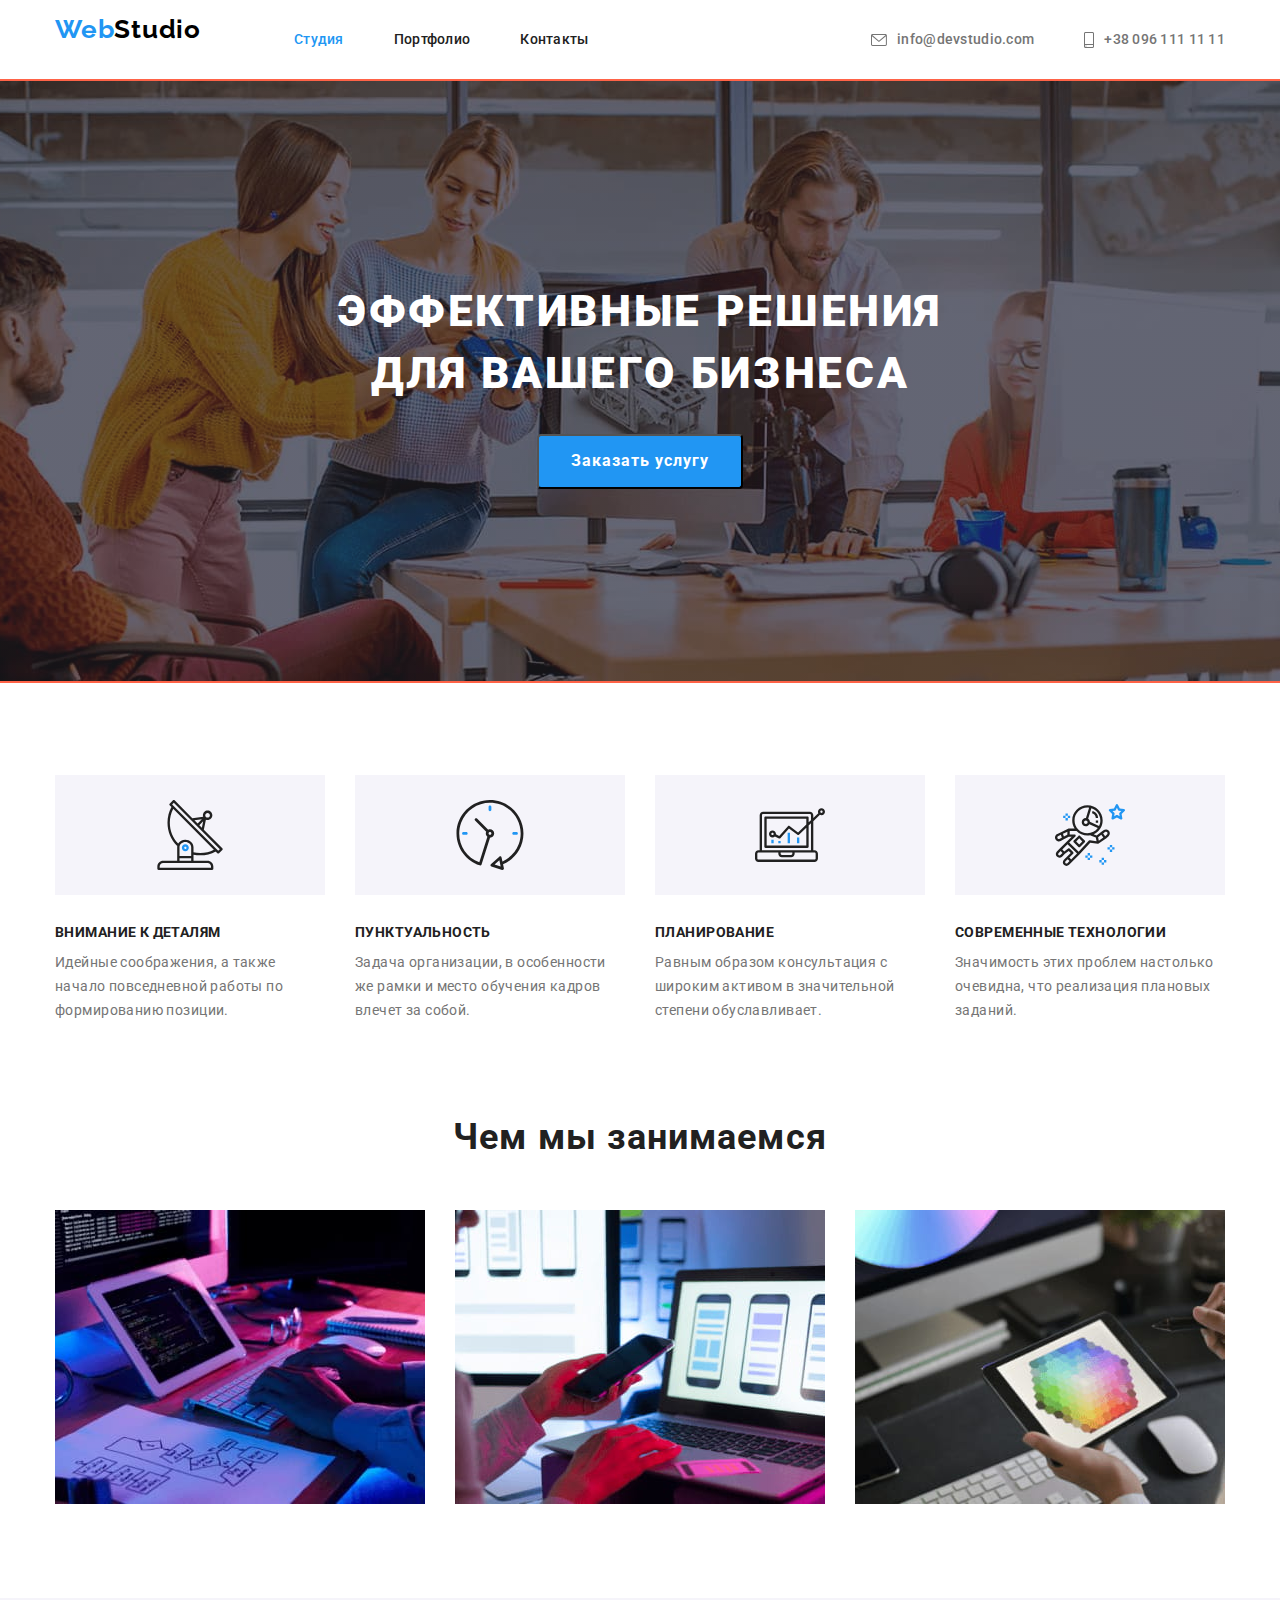
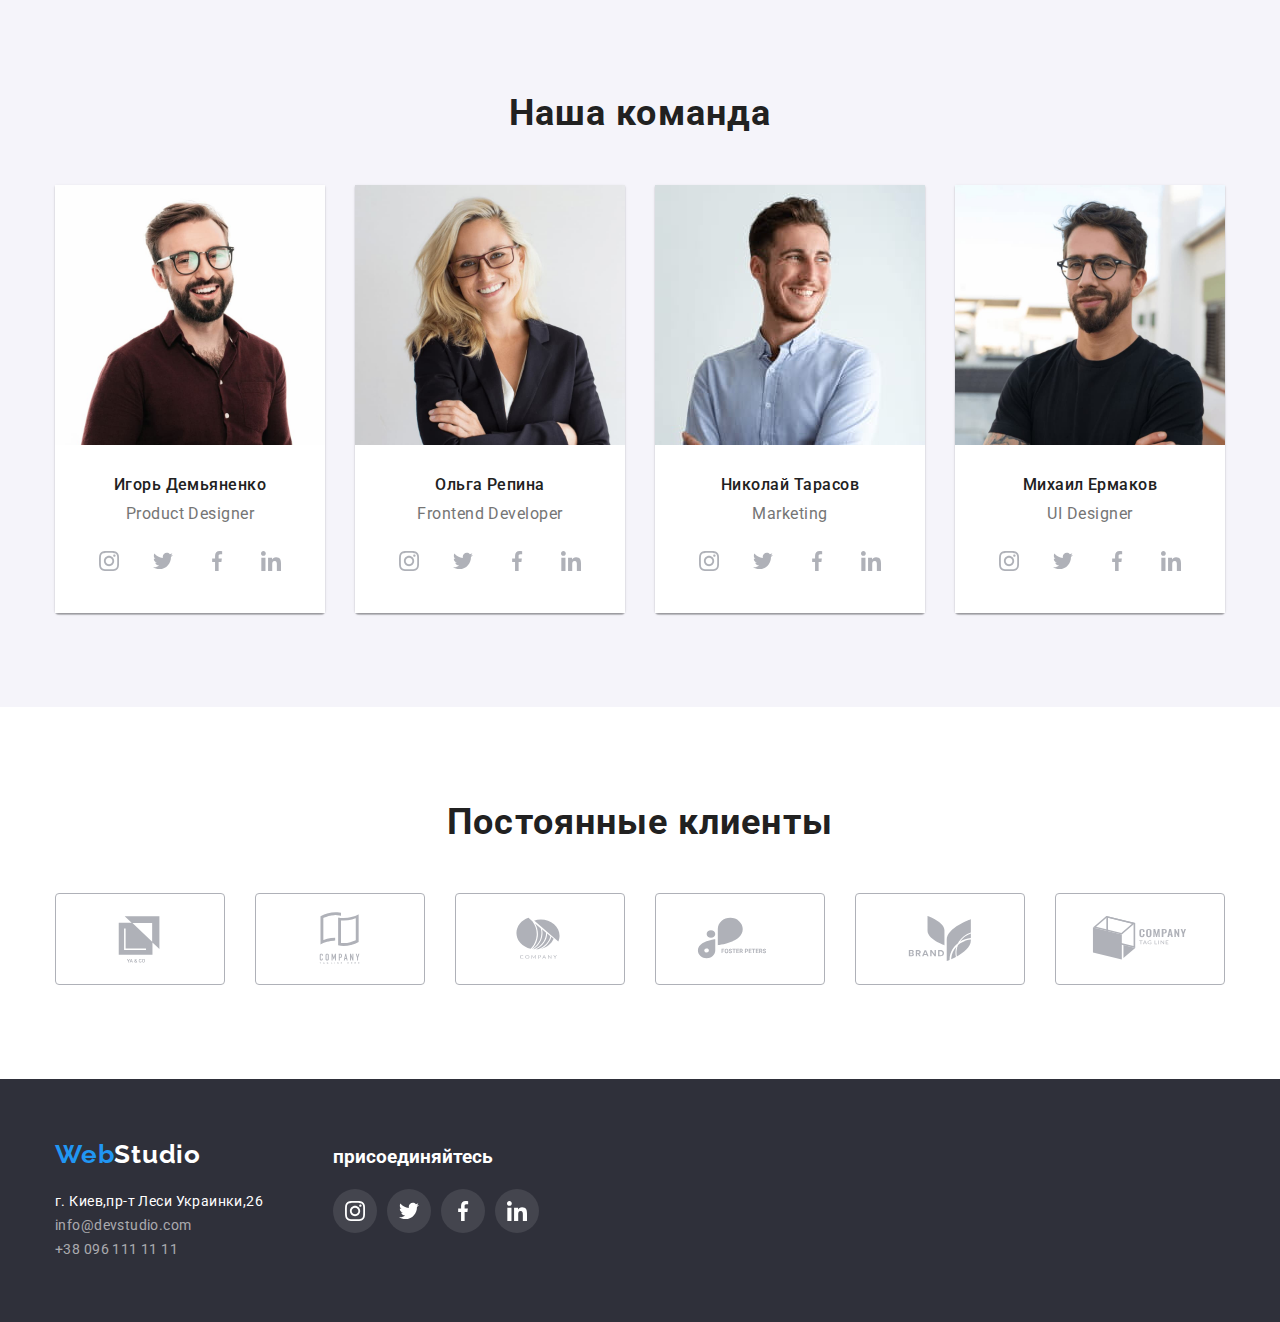
==== index.html @ 0c3e78d5 "клонирование репозитория" ====
<!DOCTYPE html>
<html lang="ru">
  <head>
    <meta charset="UTF-8" />
    <meta http-equiv="X-UA-Compatible" content="IE=edge" />
    <meta name="viewport" content="width=device-width, initial-scale=1.0" />
    <link
      rel="stylesheet"
      href="https://cdnjs.cloudflare.com/ajax/libs/modern-normalize/1.1.0/modern-normalize.min.css"
    />

    <link rel="stylesheet" href="./css/styles.css" />

    <link rel="preconnect" href="https://fonts.googleapis.com" />
    <link rel="preconnect" href="https://fonts.gstatic.com" crossorigin />

    <link
      href="https://fonts.googleapis.com/css2?family=Raleway:wght@700&family=Roboto:wght@400;500;700;900&display=swap"
      rel="stylesheet"
    />

    <title>Студия</title>
  </head>
  <body>
    <header class="page-header">
      <div class="conteiner main-nav">
        <a href="index.html" class="logo">
          <span class="logo-text">Web</span>Studio
        </a>
        <nav class="navigation">
          <ul class="site-nav">
            <li class="item">
              <a href="index.html" class="link link-text">Студия</a>
            </li>
            <li class="item">
              <a href="portfolio.html" class="link">Портфолио</a>
            </li>
            <li class="item"><a href="#footer" class="link">Контакты</a></li>
          </ul>
        </nav>
        <ul class="nav">
          <li class="item">
            <a href="mailto:info@devstudio.com" class="link-name">
              <svg class="icon-nav" width="16px" height="12px">
                <use href="./images/symbol-defs.svg#mail"></use>
              </svg>
              info@devstudio.com</a
            >
          </li>
          <li class="item">
            <a href="tel:+380961111111" class="link-name">
              <svg class="icon-nav" width="10px" height="16px">
                <use href="./images/symbol-defs.svg#smartphone"></use>
              </svg>
              +38 096 111 11 11</a
            >
          </li>
        </ul>
      </div>
    </header>
    <main>
      <section class="hero">
        <div class="overlay">
          <h1 class="section-text">Эффективные решения для вашего бизнеса</h1>
          <button type="button" class="section-button">Заказать услугу</button>
        </div>
      </section>
      <section class="section">
        <div class="conteiner">
          <ul class="title-link">
            <li class="section-title-list">
              <div class="icon-fon">
                <svg class="icon-antenna icon-title" width="70px" height="70px">
                  <use href="./images/symbol-defs.svg#antenna-1"></use>
                </svg>
              </div>
              <h3 class="title-list">Внимание к деталям</h3>
              <p class="title-text">
                Идейные соображения, а также начало повседневной работы по
                формированию позиции.
              </p>
            </li>
            <li class="section-title-list">
              <div class="icon-fon">
                <svg class="icon-antenna icon-title" width="70px" height="70px">
                  <use href="./images/symbol-defs.svg#clock-1"></use>
                </svg>
              </div>
              <h3 class="title-list">Пунктуальность</h3>
              <p class="title-text">
                Задача организации, в особенности же рамки и место обучения
                кадров влечет за собой.
              </p>
            </li>
            <li class="section-title-list">
              <div class="icon-fon">
                <svg class="icon-antenna icon-title" width="70px" height="70px">
                  <use href="./images/symbol-defs.svg#diagram-1"></use>
                </svg>
              </div>
              <h3 class="title-list">Планирование</h3>
              <p class="title-text">
                Равным образом консультация с широким активом в значительной
                степени обуславливает.
              </p>
            </li>
            <li class="section-title-list">
              <div class="icon-fon">
                <svg class="icon-antenna icon-title" width="70px" height="70px">
                  <use href="./images/symbol-defs.svg#astronaut"></use>
                </svg>
              </div>
              <h3 class="title-list">Современные технологии</h3>
              <p class="title-text">
                Значимость этих проблем настолько очевидна, что реализация
                плановых заданий.
              </p>
            </li>
          </ul>
        </div>
      </section>
      <section class="section">
        <div class="conteiner">
          <h2 class="title">Чем мы занимаемся</h2>
          <ul class="metier">
            <li class="metier-list">
              <img src="images/photo1.jpg" alt="Написание кода" width="370" />
            </li>
            <li class="metier-list">
              <img
                src="images/photo2.jpg"
                alt="Работа с ноутбуком"
                width="370"
              />
            </li>
            <li class="metier-list">
              <img
                src="images/photo3.jpg"
                alt="Планшет с изображением "
                width="370"
              />
            </li>
          </ul>
        </div>
      </section>
      <section class="information-content section">
        <div class="conteiner">
          <h2 class="dream-team">Наша команда</h2>
          <ul class="dream-link">
            <li class="dream-list">
              <img src="images/photo4.jpg" alt="Участник команды" width="270" />
              <div class="dream-list-foot">
                <h3 class="name-list">Игорь Демьяненко</h3>
                <p class="profession-list">Product Designer</p>
                <ul class="dream-list-socmedia">
                  <li class="dream-icon-socmedia">
                    <a href="" class="dream-link-socmedia">
                      <svg class="icon-socmedia" width="20px" height="20px">
                        <use href="./images/symbol-defs.svg#instagram-2"></use>
                      </svg>
                    </a>
                  </li>
                  <li class="dream-icon-socmedia">
                    <a href="" class="dream-link-socmedia">
                      <svg class="icon-socmedia" width="20px" height="20px">
                        <use href="./images/symbol-defs.svg#twitter-1"></use>
                      </svg>
                    </a>
                  </li>
                  <li class="dream-icon-socmedia">
                    <a href="" class="dream-link-socmedia">
                      <svg class="icon-socmedia" width="20px" height="20px">
                        <use href="./images/symbol-defs.svg#facebook-1"></use>
                      </svg>
                    </a>
                  </li>
                  <li class="dream-icon-socmedia">
                    <a href="" class="dream-link-socmedia">
                      <svg class="icon-socmedia" width="20px" height="20px">
                        <use href="./images/symbol-defs.svg#linkedin-1"></use>
                      </svg>
                    </a>
                  </li>
                </ul>
              </div>
            </li>
            <li class="dream-list">
              <img
                src="images/photo5.jpg"
                alt="Участница команды"
                width="270"
              />
              <div class="dream-list-foot">
                <h3 class="name-list">Ольга Репина</h3>
                <p class="profession-list">Frontend Developer</p>
                <ul class="dream-list-socmedia">
                  <li class="dream-icon-socmedia">
                    <a href="" class="dream-link-socmedia">
                      <svg class="icon-socmedia" width="20px" height="20px">
                        <use href="./images/symbol-defs.svg#instagram-2"></use>
                      </svg>
                    </a>
                  </li>
                  <li class="dream-icon-socmedia">
                    <a href="" class="dream-link-socmedia">
                      <svg class="icon-socmedia" width="20px" height="20px">
                        <use href="./images/symbol-defs.svg#twitter-1"></use>
                      </svg>
                    </a>
                  </li>
                  <li class="dream-icon-socmedia">
                    <a href="" class="dream-link-socmedia">
                      <svg class="icon-socmedia" width="20px" height="20px">
                        <use href="./images/symbol-defs.svg#facebook-1"></use>
                      </svg>
                    </a>
                  </li>
                  <li class="dream-icon-socmedia">
                    <a href="" class="dream-link-socmedia">
                      <svg class="icon-socmedia" width="20px" height="20px">
                        <use href="./images/symbol-defs.svg#linkedin-1"></use>
                      </svg>
                    </a>
                  </li>
                </ul>
              </div>
            </li>
            <li class="dream-list">
              <img src="images/photo6.jpg" alt="Участник команды" width="270" />
              <div class="dream-list-foot">
                <h3 class="name-list">Николай Тарасов</h3>
                <p class="profession-list">Marketing</p>
                <ul class="dream-list-socmedia">
                  <li class="dream-icon-socmedia">
                    <a href="" class="dream-link-socmedia">
                      <svg class="icon-socmedia" width="20px" height="20px">
                        <use href="./images/symbol-defs.svg#instagram-2"></use>
                      </svg>
                    </a>
                  </li>
                  <li class="dream-icon-socmedia">
                    <a href="" class="dream-link-socmedia">
                      <svg class="icon-socmedia" width="20px" height="20px">
                        <use href="./images/symbol-defs.svg#twitter-1"></use>
                      </svg>
                    </a>
                  </li>
                  <li class="dream-icon-socmedia">
                    <a href="" class="dream-link-socmedia">
                      <svg class="icon-socmedia" width="20px" height="20px">
                        <use href="./images/symbol-defs.svg#facebook-1"></use>
                      </svg>
                    </a>
                  </li>
                  <li class="dream-icon-socmedia">
                    <a href="" class="dream-link-socmedia">
                      <svg class="icon-socmedia" width="20px" height="20px">
                        <use href="./images/symbol-defs.svg#linkedin-1"></use>
                      </svg>
                    </a>
                  </li>
                </ul>
              </div>
            </li>
            <li class="dream-list">
              <img src="images/photo7.jpg" alt="Участник команды" width="270" />
              <div class="dream-list-foot">
                <h3 class="name-list">Михаил Ермаков</h3>
                <p class="profession-list">UI Designer</p>
                <ul class="dream-list-socmedia">
                  <li class="dream-icon-socmedia">
                    <a href="" class="dream-link-socmedia">
                      <svg class="icon-socmedia" width="20px" height="20px">
                        <use href="./images/symbol-defs.svg#instagram-2"></use>
                      </svg>
                    </a>
                  </li>
                  <li class="dream-icon-socmedia">
                    <a href="" class="dream-link-socmedia">
                      <svg class="icon-socmedia" width="20px" height="20px">
                        <use href="./images/symbol-defs.svg#twitter-1"></use>
                      </svg>
                    </a>
                  </li>
                  <li class="dream-icon-socmedia">
                    <a href="" class="dream-link-socmedia">
                      <svg class="icon-socmedia" width="20px" height="20px">
                        <use href="./images/symbol-defs.svg#facebook-1"></use>
                      </svg>
                    </a>
                  </li>
                  <li class="dream-icon-socmedia">
                    <a href="" class="dream-link-socmedia">
                      <svg class="icon-socmedia" width="20px" height="20px">
                        <use href="./images/symbol-defs.svg#linkedin-1"></use>
                      </svg>
                    </a>
                  </li>
                </ul>
              </div>
            </li>
          </ul>
        </div>
      </section>
      <section class="section">
        <div class="conteiner">
          <h2 class="clients">Постоянные клиенты</h2>
          <ul class="clients-list">
            <li class="client">
              <a href="" class="clients-icon-list">
                <svg class="icon-clients" width="106px" height="60px">
                  <use href="./images/symbol-defs.svg#Logo1"></use>
                </svg>
              </a>
            </li>
            <li class="client">
              <a href="" class="clients-icon-list">
                <svg class="icon-clients" width="106px" height="60px">
                  <use href="./images/symbol-defs.svg#Logo2"></use>
                </svg>
              </a>
            </li>
            <li class="client">
              <a href="" class="clients-icon-list">
                <svg class="icon-clients" width="106px" height="60px">
                  <use href="./images/symbol-defs.svg#Logo3"></use>
                </svg>
              </a>
            </li>
            <li class="client">
              <a href="" class="clients-icon-list">
                <svg class="icon-clients" width="106px" height="60px">
                  <use href="./images/symbol-defs.svg#Logo4"></use>
                </svg>
              </a>
            </li>
            <li class="client">
              <a href="" class="clients-icon-list">
                <svg class="icon-clients" width="106px" height="60px">
                  <use href="./images/symbol-defs.svg#Logo5"></use>
                </svg>
              </a>
            </li>
            <li class="client">
              <a href="" class="clients-icon-list">
                <svg class="icon-clients" width="106px" height="60px">
                  <use href="./images/symbol-defs.svg#Logo6"></use>
                </svg>
              </a>
            </li>
          </ul>
        </div>
      </section>
    </main>
    <footer class="footer-text">
      <div class="conteiner footer-conteiner">
        <div class="logo-address">
          <a href="/" class="logo">
            <span class="logo-text">Web</span
            ><span class="logo-text-footer">Studio</span>
          </a>

          <address>
            <ul>
              <li class="address-name">г. Киев,пр-т Леси Украинки,26</li>
              <li>
                <a href="mailto:info@devstudio.com" class="link-list"
                  >info@devstudio.com</a
                >
              </li>
              <li>
                <a href="tel:+380961111111" class="link-list"
                  >+38 096 111 11 11</a
                >
              </li>
            </ul>
          </address>
        </div>

        <div class="socmedia">
          <h3 class="join">присоединяйтесь</h3>
          <ul class="join-list">
            <li class="socmedia-list">
              <a href="" class="link-socmedia icon-instagram">
                <svg class="icon-socmedia" width="20px" height="20px">
                  <use href="./images/symbol-defs.svg#instagram-2"></use>
                </svg>
              </a>
            </li>
            <li class="socmedia-list">
              <a href="" class="link-socmedia icon-twitter">
                <svg class="icon-socmedia" width="20px" height="20px">
                  <use href="./images/symbol-defs.svg#twitter-1"></use>
                </svg>
              </a>
            </li>
            <li class="socmedia-list">
              <a href="" class="link-socmedia icon-facebook">
                <svg class="icon-socmedia" width="20px" height="20px">
                  <use href="./images/symbol-defs.svg#facebook-1"></use>
                </svg>
              </a>
            </li>
            <li class="socmedia-list">
              <a href="" class="link-socmedia icon-linkedin">
                <svg class="icon-socmedia" width="20px" height="20px">
                  <use href="./images/symbol-defs.svg#linkedin-1"></use>
                </svg>
              </a>
            </li>
          </ul>
        </div>
      </div>
    </footer>
  </body>
</html>
---- css/styles.css ----
body {
  font-family: var(--main-font);
  color: var(--axcent-color);
  background-color: var(--bg-color);
}
h1,
h2,
h3,
h4,
h5,
h6 {
  margin-top: 0;
  margin-bottom: 0;
}

img {
  display: block;
}

ul {
  margin: 0;
  padding: 0;
  list-style: none;
  list-style-type: none;
}

p {
  margin-top: 0;
  margin-bottom: 0;
}

a {
  text-decoration: none;
}

button {
  cursor: pointer;
  display: inline-block;
}
/* page header */

.page-header {
  border-bottom: 1px solid var(--border-color-header);
}

.main-nav {
  display: flex;
  align-items: center;
}

/* conteiner */
.conteiner {
  margin-left: auto;
  margin-right: auto;
  padding-left: 15px;
  padding-right: 15px;
  width: 1200px;
  /* outline: 3px solid red; */
}

/* Logo */
.logo {
  font-family: var(--title-font);
  color: var(--logo);
  display: inline-block;
  margin-bottom: 20px;

  font-weight: 700;
  font-size: 26px;
  line-height: 1.2;
  letter-spacing: 0.03em;
}

.logo-text {
  color: var(--hover);
}

.logo-text-footer {
  color: var(--add-color);
}

:root {
  --main-font: Roboto, sans-serif;
  --title-font: Raleway, sans-serif;
  --text-color: #757575;
  --axcent-color: #212121;
  --footer-color: #2f303a;
  --bg-color: #ffffff;
  --hover: #2196f3;
  --focus: rgb(255, 0, 0);
  --vanish-color: rgba(255, 255, 255, 0.6);
  --add-color: #ffffff;
  --add-bg-color: #f5f4fa;
  --bg-button: #188ce8;
  --bg-button-filter: #f5f4fa;
  --border-color: #eeeeee;
  --border-color-header: #ececec;
  --logo: #000000;
  --border-color-media: rgba(255, 255, 255, 0.1);
  --icon-color: #afb1b8;
}

/* nav */

.navigation {
  margin-left: 93px;
}

.site-nav {
  display: flex;
}

.site-nav .item + .item {
  margin-left: 50px;
}

.site-nav .link {
  display: block;
  padding-top: 32px;
  padding-bottom: 32px;

  font-weight: 500;
  font-size: 14px;
  line-height: 1.14;
  letter-spacing: 0.02em;
  color: var(--axcent-color);
}

.site-nav .link-text {
  color: var(--hover);
}

.nav {
  display: flex;
  margin-left: auto;
}

.nav .item + .item {
  margin-left: 50px;
}

.nav .link-name {
  display: flex;
  padding-top: 32px;
  padding-bottom: 32px;
  align-items: center;

  font-weight: 500;
  font-size: 14px;
  line-height: 1.14;
  letter-spacing: 0.02em;
  color: var(--text-color);
}

.icon-nav {
  display: flex;
  margin-right: 10px;
  fill: currentColor;
}

.link-name:hover,
.icon-nav:hover {
  color: var(--hover);
  fill: var(--hover);
}

.link-name:focus,
.icon-nav:focus {
  color: var(--hover);
  fill: var(--hover);
}

.site-nav .link:hover,
.site-nav .link:focus {
  color: var(--hover);
}

/* main */

.section {
  padding-top: 94px;
  padding-bottom: 94px;
}

.section:nth-child(2) {
  padding-bottom: 0;
}

/* Hero */

.hero {
  color: var(--add-color);
  background-color: var(--footer-color);
  max-width: 1600px;
  margin-right: auto;
  margin-left: auto;
}

.overlay {
  text-align: center;

  height: 600px;
  padding: 200px 0;
  outline: 2px solid tomato;
  background-image: linear-gradient(
      to right,
      rgba(47, 48, 58, 0.4),
      rgba(47, 48, 58, 0.4)
    ),
    url(../images/hero.jpg);
  background-position: center;
  background-repeat: no-repeat;
  background-size: cover;
}

.section-text {
  margin-bottom: 30px;
  max-width: 696px;
  margin-left: auto;
  margin-right: auto;

  font-weight: 900;
  font-size: 44px;
  line-height: 1.4;

  letter-spacing: 0.06em;
  text-transform: uppercase;

  color: var(--add-color);
}

.section-button {
  font-weight: 700;
  font-size: 16px;
  line-height: 1.9;

  padding: 10px 32px;

  border-radius: 4px;

  display: inline-block;
  align-items: center;
  text-align: center;
  letter-spacing: 0.06em;

  color: var(--add-color);
  background-color: var(--hover);
}

.section-button:hover {
  background-color: var(--bg-button);
}

.section-button:focus {
  background-color: var(--bg-button);
}

/* section title */

.title-link {
  display: flex;
  flex-wrap: wrap;
}

.title-link .section-title-list + .section-title-list {
  margin-left: 30px;
}

.section-title-list {
  width: 270px;
}

.icon-antenna {
  display: block;
}

.icon-fon {
  display: flex;
  height: 120px;
  margin-bottom: 30px;
  align-items: center;
  justify-content: center;
  background-color: var(--add-bg-color);
}

.title-list {
  font-weight: 700;
  font-size: 14px;
  line-height: 1.14;
  letter-spacing: 0.03em;
  text-transform: uppercase;
  margin-bottom: 10px;
}

.title-text {
  margin-top: 0;
  margin-bottom: 0;
  font-size: 14px;
  line-height: 1.7;
  letter-spacing: 0.03em;

  color: var(--text-color);
}

/* section metier */

.title {
  margin-bottom: 50px;

  font-weight: 700;
  font-size: 36px;
  line-height: 1.2;
  text-align: center;
  letter-spacing: 0.03em;
}

.metier {
  display: flex;
  flex-wrap: wrap;
}

.metier .metier-list + .metier-list {
  margin-left: 30px;
}

/* section information */

.information-content {
  background-color: var(--add-bg-color);
}

.dream-team {
  margin-bottom: 50px;

  font-weight: 700;
  font-size: 36px;
  line-height: 1.2;
  text-align: center;
  letter-spacing: 0.03em;
}

.dream-link {
  display: flex;
  flex-wrap: wrap;
}

.dream-link .dream-list + .dream-list {
  margin-left: 30px;
}

.dream-list {
  box-shadow: 0px 1px 3px rgba(0, 0, 0, 0.12), 0px 1px 1px rgba(0, 0, 0, 0.14),
    0px 2px 1px rgba(0, 0, 0, 0.2);
  border-radius: 0px 0px 4px 4px;
}

.dream-list-foot {
  text-align: center;
  padding-top: 30px;
  padding-bottom: 30px;

  background-color: var(--add-color);
}

.dream-list-foot .name-list {
  margin-bottom: 10px;
}

.name-list {
  font-weight: 500;
  font-size: 16px;
  line-height: 1.2;

  letter-spacing: 0.03em;
}

.profession-list {
  margin-bottom: 16px;
  font-size: 16px;
  line-height: 1.2;

  letter-spacing: 0.03em;

  color: var(--text-color);
}

.dream-list-socmedia {
  display: flex;
  justify-content: center;
}

.dream-icon-socmedia {
  margin-right: 10px;
}

.dream-icon-socmedia:last-child {
  margin-right: 0;
}

.dream-link-socmedia {
  display: flex;
  width: 44px;
  height: 44px;

  justify-content: center;
  align-items: center;
  border-radius: 50%;
  color: var(--icon-color);
  background-color: var(--add-color);
}

.icon-socmedia {
  fill: currentColor;
}

.dream-link-socmedia:focus,
.dream-link-socmedia:hover {
  color: var(--add-color);
  background-color: var(--hover);
}

/* Client */

.clients {
  font-weight: 700;
  font-size: 36px;
  line-height: 42px;
  text-align: center;
  margin-bottom: 50px;

  letter-spacing: 0.03em;

  text-align: center;
}

.client {
  margin-right: 30px;
}

.client:last-child {
  margin-right: 0;
}

.clients-list {
  display: flex;
}

.clients-icon-list {
  display: flex;
  align-items: center;
  justify-content: center;
  width: 170px;
  height: 92px;
  margin-right: 30px;

  border: 1px solid currentColor;
  border-radius: 4px;
  color: var(--icon-color);
}

.clients-icon-list:last-child {
  margin-right: 0;
}

.clients-icon-list:hover,
.clients-icon-list:focus {
  color: var(--hover);
}

.icon-clients {
  fill: currentColor;
}

/* Portfolio */

.portfolio {
  position: absolute;
  width: 1px;
  height: 1px;
  margin: -1px;
  border: 0;
  padding: 0;

  white-space: nowrap;
  clip-path: inset(100%);
  clip: rect(0 0 0 0);
  overflow: hidden;
}

.work-nav {
  display: flex;
  margin-bottom: 50px;
  justify-content: center;
}

.work-link {
  padding: 6px 22px;

  font-weight: 500;
  font-size: 16px;
  line-height: 1.6;
  border-radius: 4px;
  border: 0;

  letter-spacing: 0.03em;

  background-color: var(--bg-button-filter);
}

.work-nav .work-link-list + .work-link-list {
  margin-left: 8px;
}

.work-link-list:hover,
.work-link-list:focus {
  box-shadow: 0px 3px 1px rgba(0, 0, 0, 0.1), 0px 1px 2px rgba(0, 0, 0, 0.08),
    0px 2px 2px rgba(0, 0, 0, 0.12);
  border-radius: 4px;
}

.work-list {
  display: flex;
  flex-wrap: wrap;
}

.work-list-content {
  width: 370px;
  margin-right: 30px;
  margin-bottom: 30px;
}

.work-content {
  display: block;
}

.work-content:hover,
.work-content:focus {
  box-shadow: 0px 1px 1px rgba(0, 0, 0, 0.12), 0px 4px 4px rgba(0, 0, 0, 0.06),
    1px 4px 6px rgba(0, 0, 0, 0.16);
}

.work-list-content:nth-child(3n) {
  margin-right: 0;
}

.work-list-content:nth-last-child(-n + 3) {
  margin-bottom: 0;
}

.work-list-foot {
  padding: 20px 24px;
  border-right: 1px solid var(--border-color);
  border-left: 1px solid var(--border-color);
  border-bottom: 1px solid var(--border-color);
}

.work-link:hover {
  color: var(--add-color);
  background-color: var(--hover);
}

.work-link:focus {
  color: var(--bg-color);
  background-color: var(--hover);
}

.projects-title {
  font-weight: 700;
  font-size: 18px;
  line-height: 2;
  margin-bottom: 4px;

  letter-spacing: 0.06em;

  color: var(--axcent-color);
}

.projects-text {
  font-size: 16px;
  line-height: 1.9;

  letter-spacing: 0.03em;

  color: var(--text-color);
}

/* Footer */

address {
  font-style: normal;
}

.footer-conteiner {
  display: flex;
  align-items: baseline;
}

.logo-address {
  display: inline-block;
}

.address-name {
  font-size: 14px;
  line-height: 1.7;

  letter-spacing: 0.03em;

  color: var(--add-color);
}
.link-list {
  font-size: 14px;
  line-height: 1.7;

  letter-spacing: 0.03em;

  color: var(--vanish-color);
}

.link-list:hover {
  color: var(--hover);
}

.link-list:focus {
  color: var(--hover);
}

.footer-text {
  padding: 60px 0;
  background-color: var(--footer-color);
}

.join {
  margin-bottom: 20px;
  color: var(--add-color);
}

.join-list {
  display: flex;
}

.socmedia {
  display: inline-block;
  margin-left: 70px;
}

.link-socmedia {
  display: flex;
  width: 44px;
  height: 44px;

  background-repeat: no-repeat;
  background-size: 20px;
  background-position: center;
  justify-content: center;
  align-items: center;

  border-radius: 50%;
  background-color: var(--border-color-media);
  color: var(--add-color);
}

.socmedia-list {
  margin-right: 10px;
}

.socmedia-list:last-child {
  margin-right: 0;
}

.link-socmedia:hover,
.link-socmedia:focus {
  background-color: var(--hover);
  fill: currentColor;
}
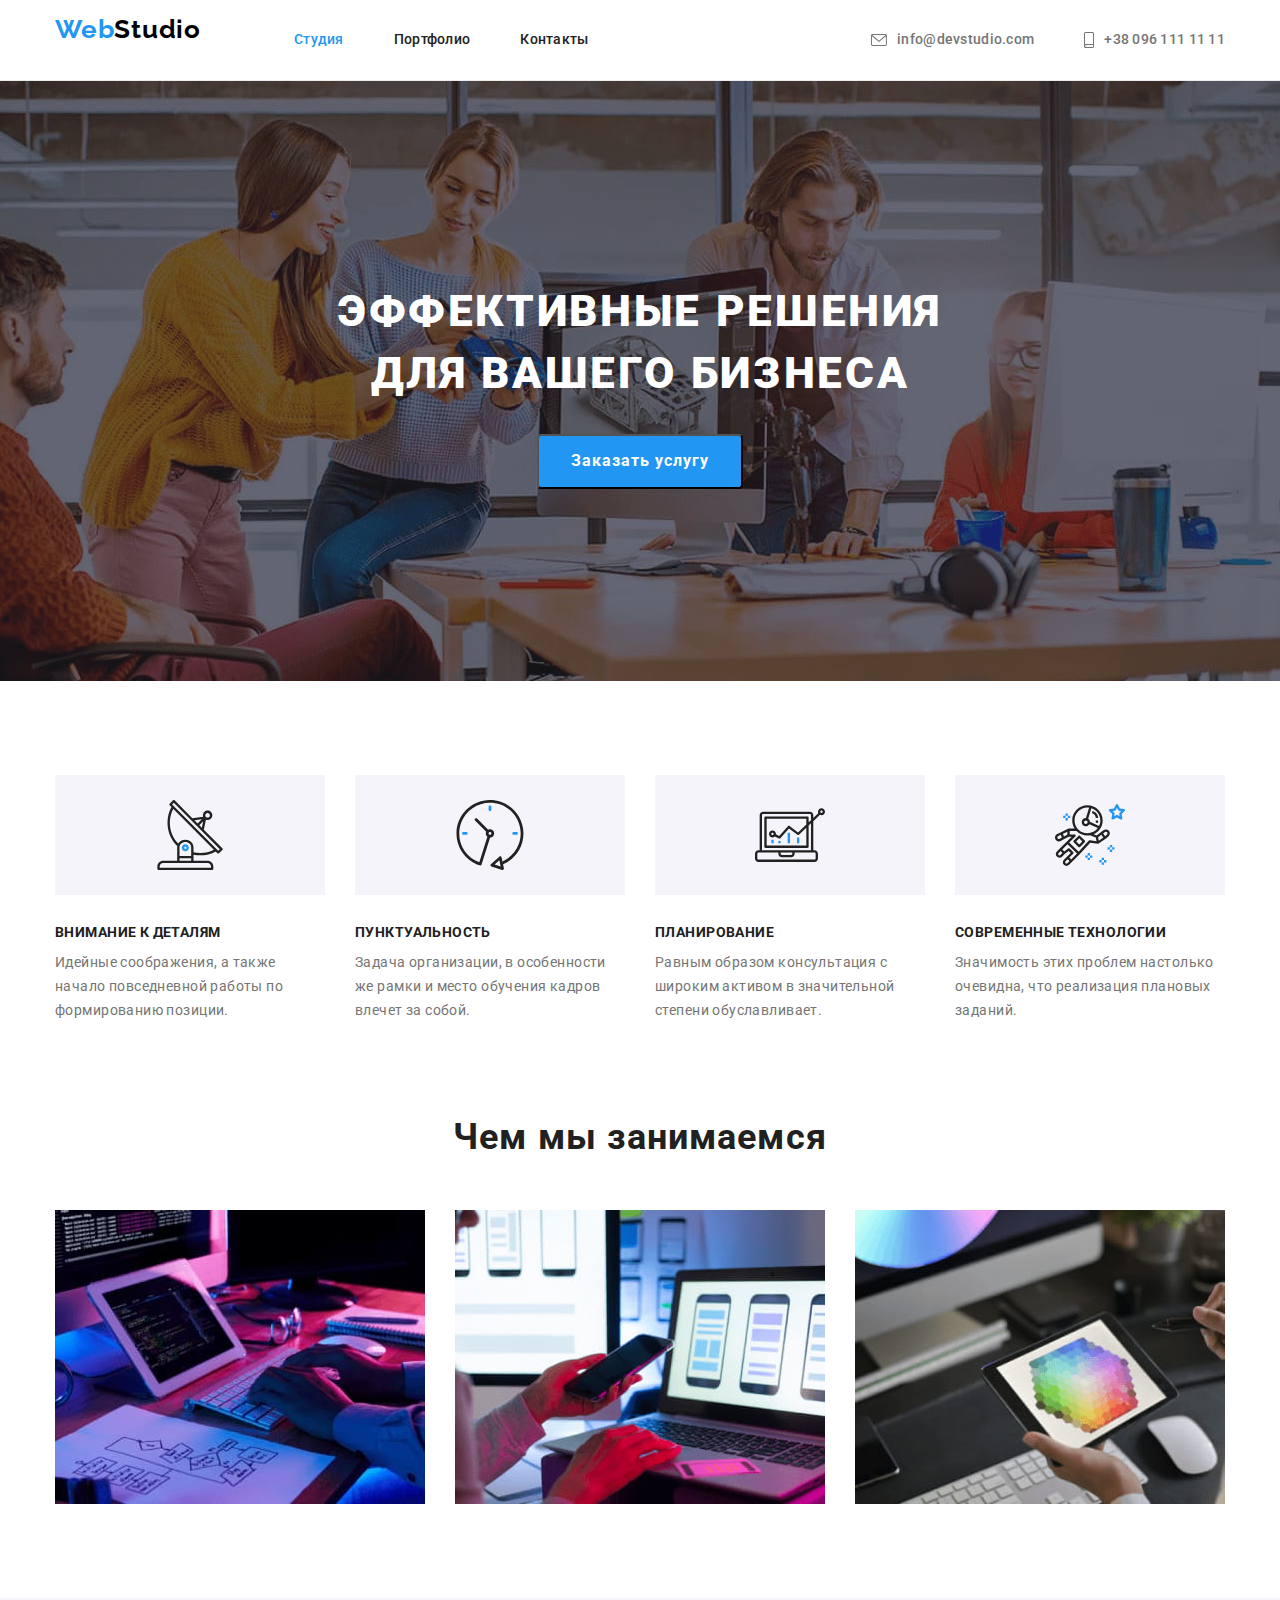
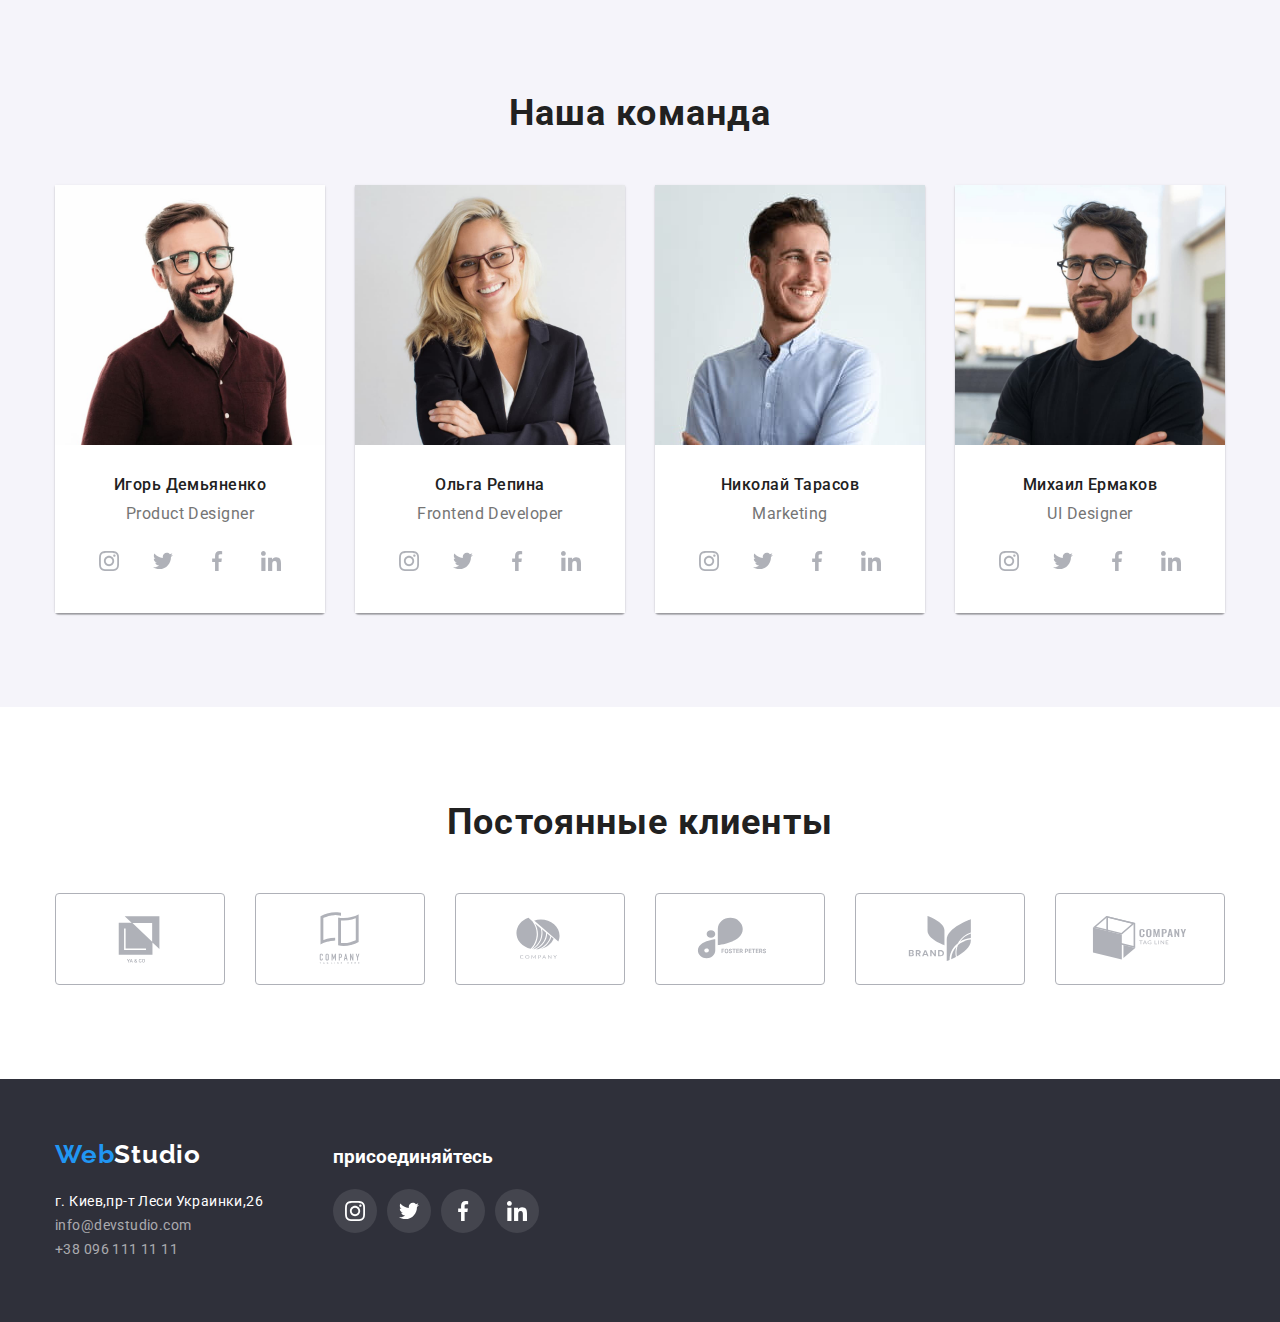
==== commit 3b1fbe37: "анимированние  ховера и фокуса, добавление js u modal" ====
--- a/index.html
+++ b/index.html
@@ -62,7 +62,14 @@
       <section class="hero">
         <div class="overlay">
           <h1 class="section-text">Эффективные решения для вашего бизнеса</h1>
-          <button type="button" class="section-button">Заказать услугу</button>
+          <button type="button" class="section-button" data-modal-open>
+            Заказать услугу
+          </button>
+          <div class="backdrop is-hidden" data-modal>
+            <div class="modal">
+              <button data-modal-close>Закріть</button>
+            </div>
+          </div>
         </div>
       </section>
       <section class="section">
@@ -412,5 +419,6 @@
         </div>
       </div>
     </footer>
+    <script src="./js/modal.js"></script>
   </body>
 </html>
--- a/css/styles.css
+++ b/css/styles.css
@@ -98,6 +98,7 @@
   --logo: #000000;
   --border-color-media: rgba(255, 255, 255, 0.1);
   --icon-color: #afb1b8;
+  --bg-color-backdrop: rgba(0, 0, 0, 0.2);
 }
 
 /* nav */
@@ -124,6 +125,10 @@
   line-height: 1.14;
   letter-spacing: 0.02em;
   color: var(--axcent-color);
+
+  transition-property: color, background-color, box-shadow;
+  transition-duration: 250ms;
+  transition-timing-function: cubic-bezier(0.4, 0, 0.2, 1);
 }
 
 .site-nav .link-text {
@@ -150,8 +155,11 @@
   line-height: 1.14;
   letter-spacing: 0.02em;
   color: var(--text-color);
-}
-
+
+  transition-property: color, background-color, box-shadow;
+  transition-duration: 250ms;
+  transition-timing-function: cubic-bezier(0.4, 0, 0.2, 1);
+}
 .icon-nav {
   display: flex;
   margin-right: 10px;
@@ -201,7 +209,7 @@
 
   height: 600px;
   padding: 200px 0;
-  outline: 2px solid tomato;
+
   background-image: linear-gradient(
       to right,
       rgba(47, 48, 58, 0.4),
@@ -245,6 +253,10 @@
 
   color: var(--add-color);
   background-color: var(--hover);
+
+  transition-property: color, background-color, box-shadow;
+  transition-duration: 250ms;
+  transition-timing-function: cubic-bezier(0.4, 0, 0.2, 1);
 }
 
 .section-button:hover {
@@ -253,6 +265,36 @@
 
 .section-button:focus {
   background-color: var(--bg-button);
+}
+
+.backdrop {
+  position: fixed;
+
+  top: 0;
+  right: 0;
+  width: 100%;
+  height: 100%;
+  background: var(--bg-color-backdrop);
+}
+
+.backdrop.is-hidden {
+  opacity: 0;
+  pointer-events: none;
+}
+
+.modal {
+  position: absolute;
+  top: 50%;
+  left: 50%;
+  transform: translate(-50%, -50%);
+
+  min-width: 528px;
+  min-height: 581px;
+
+  background: var(--add-color);
+  box-shadow: 0px 1px 3px rgba(0, 0, 0, 0.12), 0px 1px 1px rgba(0, 0, 0, 0.14),
+    0px 2px 1px rgba(0, 0, 0, 0.2);
+  border-radius: 4px;
 }
 
 /* section title */
@@ -407,6 +449,10 @@
   border-radius: 50%;
   color: var(--icon-color);
   background-color: var(--add-color);
+
+  transition-property: color, background-color, box-shadow;
+  transition-duration: 250ms;
+  transition-timing-function: cubic-bezier(0.4, 0, 0.2, 1);
 }
 
 .icon-socmedia {
@@ -456,6 +502,10 @@
   border: 1px solid currentColor;
   border-radius: 4px;
   color: var(--icon-color);
+
+  transition-property: color, background-color, box-shadow;
+  transition-duration: 250ms;
+  transition-timing-function: cubic-bezier(0.4, 0, 0.2, 1);
 }
 
 .clients-icon-list:last-child {
@@ -505,6 +555,10 @@
   letter-spacing: 0.03em;
 
   background-color: var(--bg-button-filter);
+
+  transition-property: color, background-color, box-shadow;
+  transition-duration: 250ms;
+  transition-timing-function: cubic-bezier(0.4, 0, 0.2, 1);
 }
 
 .work-nav .work-link-list + .work-link-list {
@@ -531,12 +585,40 @@
 
 .work-content {
   display: block;
+
+  transition-property: color, background-color, box-shadow;
+  transition-duration: 250ms;
+  transition-timing-function: cubic-bezier(0.4, 0, 0.2, 1);
 }
 
 .work-content:hover,
 .work-content:focus {
   box-shadow: 0px 1px 1px rgba(0, 0, 0, 0.12), 0px 4px 4px rgba(0, 0, 0, 0.06),
     1px 4px 6px rgba(0, 0, 0, 0.16);
+}
+
+.product-thumb {
+  position: relative;
+}
+
+.product-thumb::before {
+  display: inline-block;
+  position: absolute;
+  content: "";
+  width: 100%;
+  height: 100%;
+  background: rgba(33, 150, 243, 0.9);
+
+  opacity: 0;
+}
+
+.product-thumb:hover:before {
+  opacity: 1;
+}
+
+.product-thumb:hover,
+.work-list-content {
+  opacity: 1;
 }
 
 .work-list-content:nth-child(3n) {
@@ -614,6 +696,10 @@
   letter-spacing: 0.03em;
 
   color: var(--vanish-color);
+
+  transition-property: color, background-color, box-shadow;
+  transition-duration: 250ms;
+  transition-timing-function: cubic-bezier(0.4, 0, 0.2, 1);
 }
 
 .link-list:hover {
@@ -657,6 +743,10 @@
   border-radius: 50%;
   background-color: var(--border-color-media);
   color: var(--add-color);
+
+  transition-property: color, background-color, box-shadow;
+  transition-duration: 250ms;
+  transition-timing-function: cubic-bezier(0.4, 0, 0.2, 1);
 }
 
 .socmedia-list {
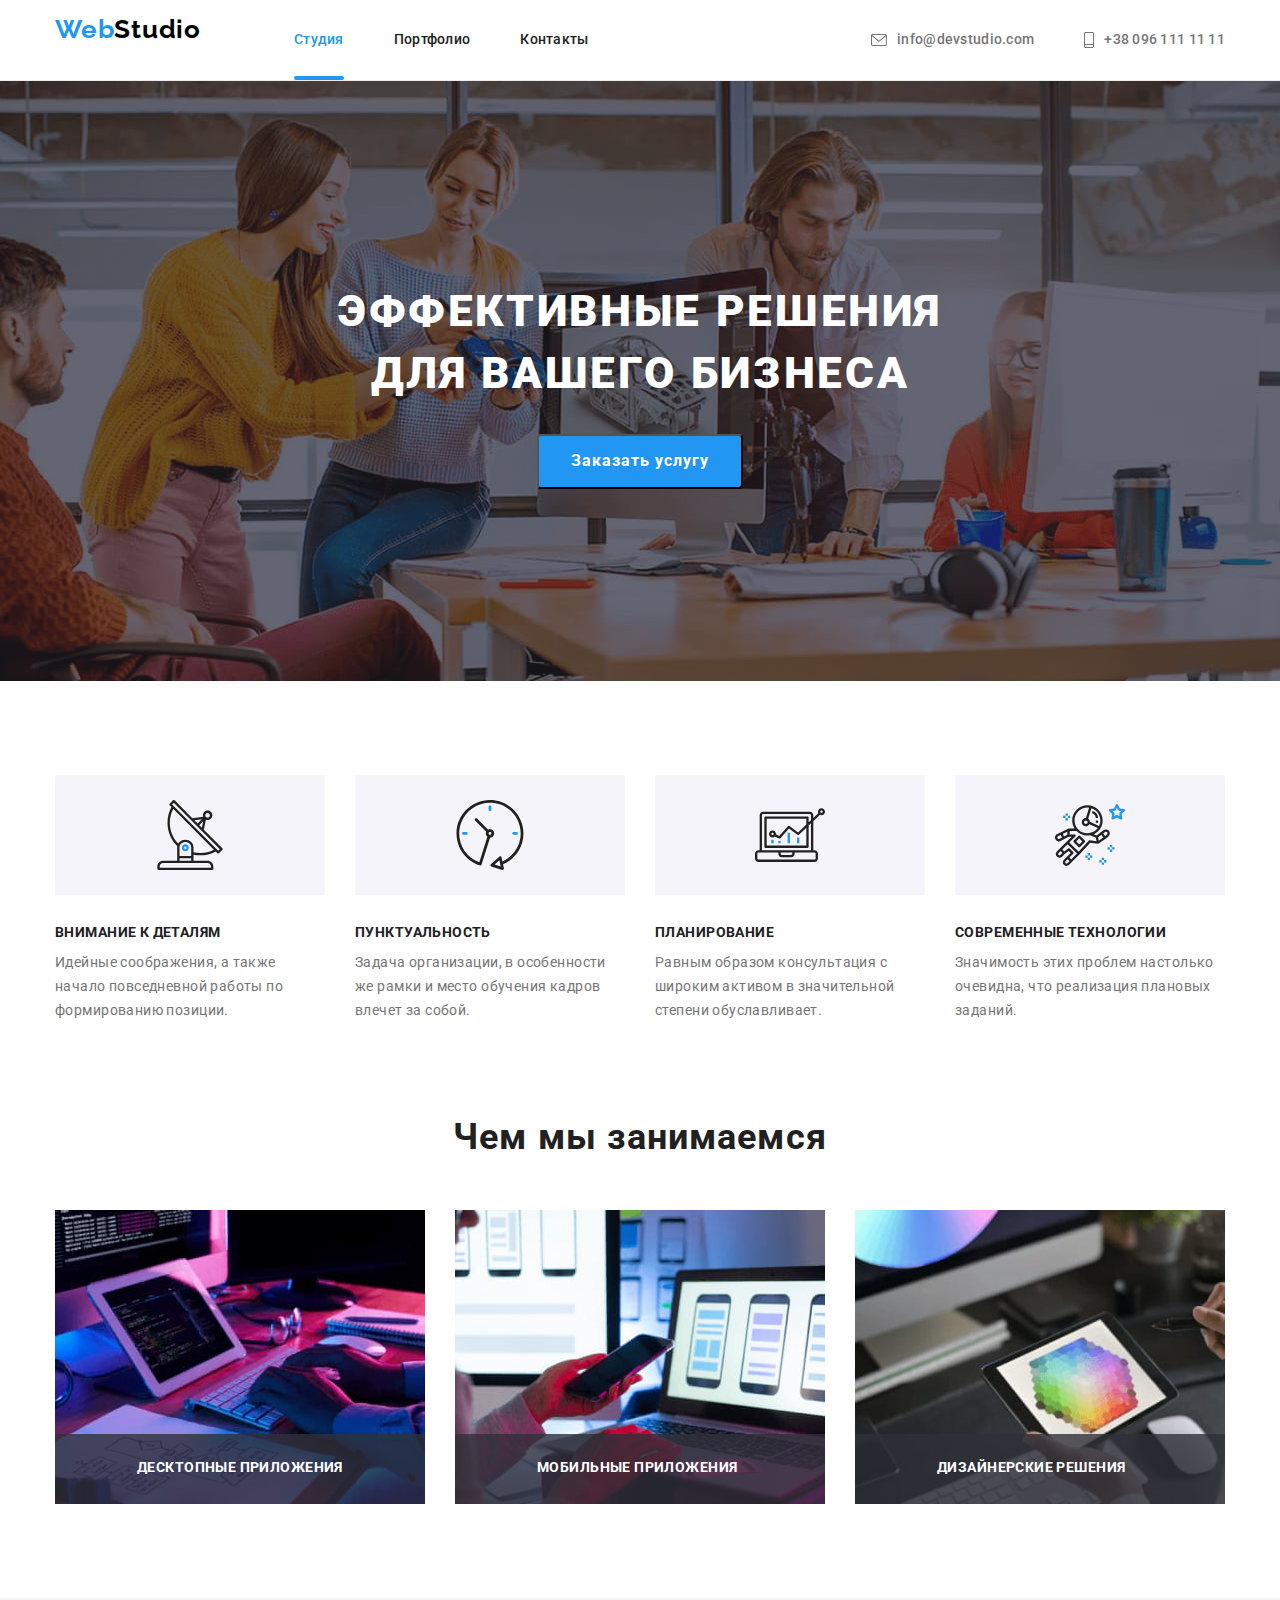
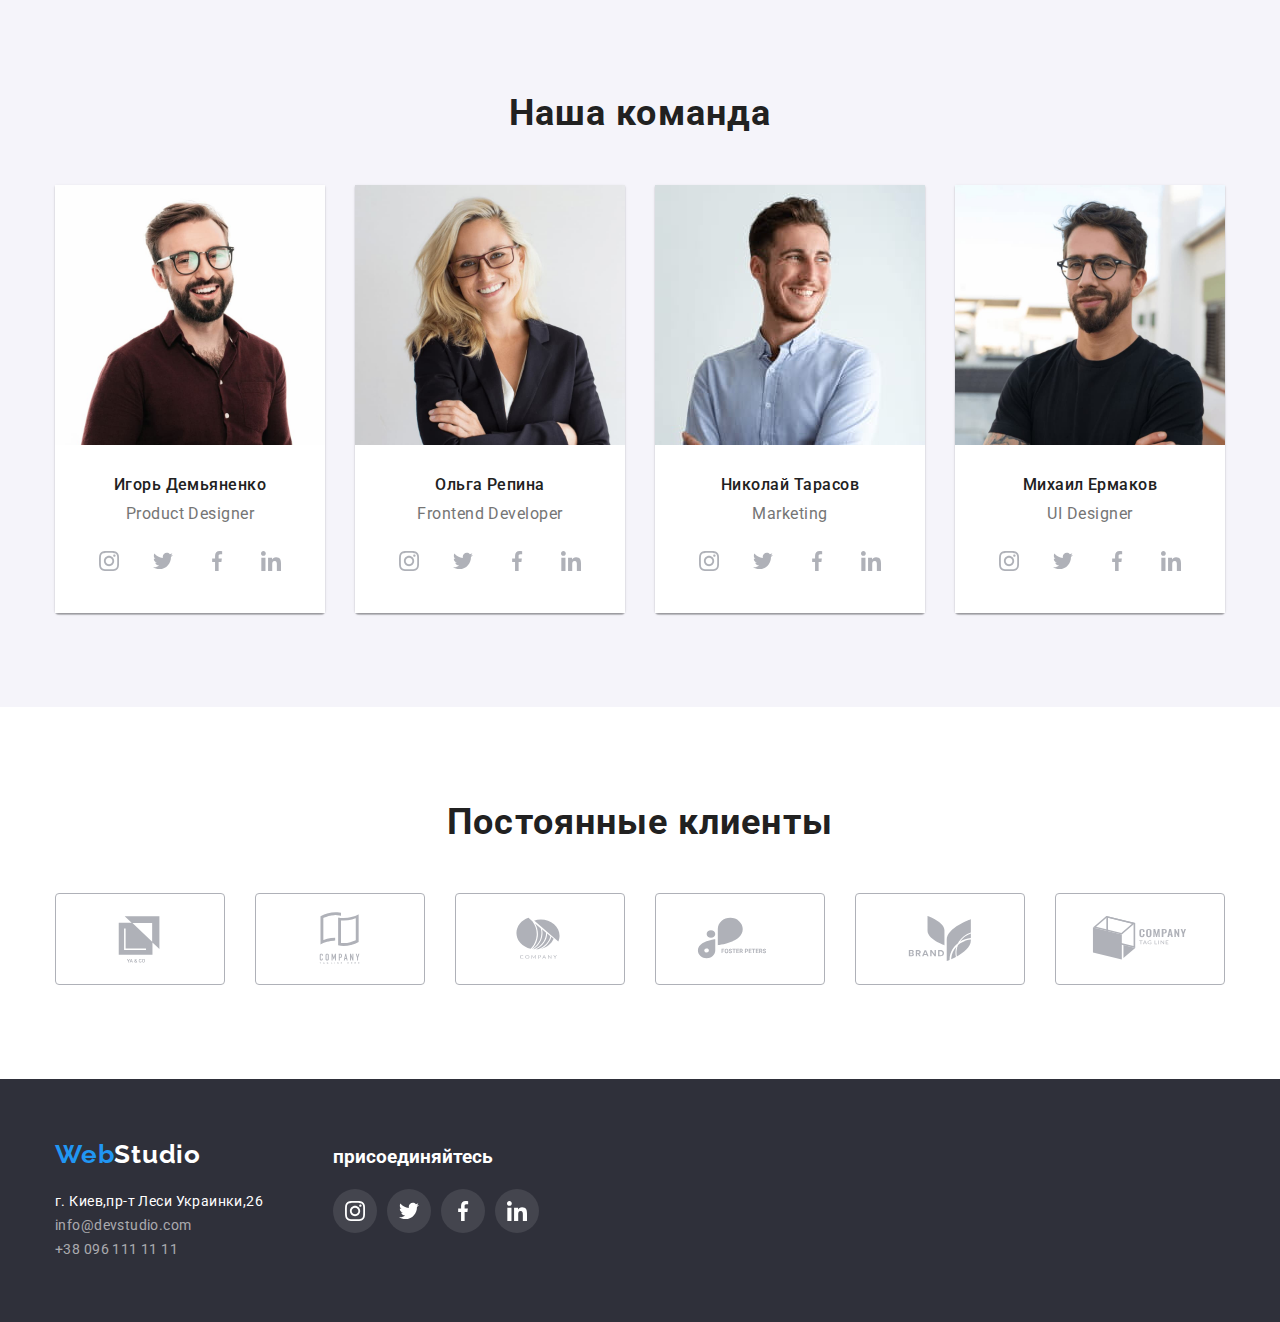
==== commit c75606d0: "анимированние элементов" ====
--- a/index.html
+++ b/index.html
@@ -67,7 +67,16 @@
           </button>
           <div class="backdrop is-hidden" data-modal>
             <div class="modal">
-              <button data-modal-close>Закріть</button>
+              <div class="icon-modal-close">
+                <svg
+                  class="modal-close"
+                  width="18px"
+                  height="18px"
+                  data-modal-close
+                >
+                  <use href="./images/symbol-defs.svg#close-black-1"></use>
+                </svg>
+              </div>
             </div>
           </div>
         </div>
@@ -132,6 +141,9 @@
           <ul class="metier">
             <li class="metier-list">
               <img src="images/photo1.jpg" alt="Написание кода" width="370" />
+              <div class="metier-thumb">
+                <p>Десктопные приложения</p>
+              </div>
             </li>
             <li class="metier-list">
               <img
@@ -139,6 +151,9 @@
                 alt="Работа с ноутбуком"
                 width="370"
               />
+              <div class="metier-thumb">
+                <p>Мобильные приложения</p>
+              </div>
             </li>
             <li class="metier-list">
               <img
@@ -146,6 +161,9 @@
                 alt="Планшет с изображением "
                 width="370"
               />
+              <div class="metier-thumb">
+                <p>Дизайнерские решения</p>
+              </div>
             </li>
           </ul>
         </div>
--- a/css/styles.css
+++ b/css/styles.css
@@ -99,6 +99,7 @@
   --border-color-media: rgba(255, 255, 255, 0.1);
   --icon-color: #afb1b8;
   --bg-color-backdrop: rgba(0, 0, 0, 0.2);
+  --timing-function: cubic-bezier(0.4, 0, 0.2, 1);
 }
 
 /* nav */
@@ -128,11 +129,29 @@
 
   transition-property: color, background-color, box-shadow;
   transition-duration: 250ms;
-  transition-timing-function: cubic-bezier(0.4, 0, 0.2, 1);
+  transition-timing-function: var(--timing-function);
 }
 
 .site-nav .link-text {
   color: var(--hover);
+  position: relative;
+}
+
+.link-text::after {
+  content: "";
+  display: block;
+  position: absolute;
+  width: 100%;
+  height: 4px;
+  left: 0;
+  bottom: 0;
+  border-radius: 2px;
+  background-color: var(--hover);
+  opacity: 0;
+}
+
+.link-text::after {
+  opacity: 1;
 }
 
 .nav {
@@ -158,7 +177,7 @@
 
   transition-property: color, background-color, box-shadow;
   transition-duration: 250ms;
-  transition-timing-function: cubic-bezier(0.4, 0, 0.2, 1);
+  transition-timing-function: var(--timing-function);
 }
 .icon-nav {
   display: flex;
@@ -256,7 +275,7 @@
 
   transition-property: color, background-color, box-shadow;
   transition-duration: 250ms;
-  transition-timing-function: cubic-bezier(0.4, 0, 0.2, 1);
+  transition-timing-function: var(--timing-function);
 }
 
 .section-button:hover {
@@ -275,26 +294,56 @@
   width: 100%;
   height: 100%;
   background: var(--bg-color-backdrop);
+
+  opacity: 1;
+  transition-property: color, opacity, background-color, box-shadow;
+  transition-duration: 250ms;
+  transition-timing-function: var(--timing-function);
 }
 
 .backdrop.is-hidden {
+  visibility: hidden;
   opacity: 0;
   pointer-events: none;
+}
+
+.backdrop.is-hidden .modal {
+  transform: translate(-50%, -50%) scale(1.5);
 }
 
 .modal {
   position: absolute;
   top: 50%;
   left: 50%;
-  transform: translate(-50%, -50%);
+  transform: translate(-50%, -50%) scale(1);
 
   min-width: 528px;
   min-height: 581px;
+
+  transition-property: transform;
+  transition-duration: 250ms;
+  transition-timing-function: var(--timing-function);
 
   background: var(--add-color);
   box-shadow: 0px 1px 3px rgba(0, 0, 0, 0.12), 0px 1px 1px rgba(0, 0, 0, 0.14),
     0px 2px 1px rgba(0, 0, 0, 0.2);
   border-radius: 4px;
+}
+
+.icon-modal-close {
+  display: flex;
+  width: 30px;
+  height: 30px;
+  cursor: pointer;
+  align-items: center;
+  justify-content: center;
+  margin-left: auto;
+  border: 1px solid rgba(0, 0, 0, 0.1);
+  border-radius: 50%;
+  box-sizing: border-box;
+}
+
+.modal {
 }
 
 /* section title */
@@ -365,6 +414,34 @@
   margin-left: 30px;
 }
 
+.metier-list {
+  position: relative;
+  color: var(--add-color);
+}
+
+.metier-thumb {
+  display: inline-block;
+  position: absolute;
+  content: "";
+
+  width: 100%;
+  height: 70px;
+  bottom: 0;
+  left: 0;
+
+  padding: 27px 82px;
+
+  font-weight: 700;
+  font-size: 14px;
+  line-height: 0.9;
+
+  letter-spacing: 0.03em;
+  text-transform: uppercase;
+
+  background: rgba(47, 48, 58, 0.8);
+  color: var(--add-color);
+}
+
 /* section information */
 
 .information-content {
@@ -452,7 +529,7 @@
 
   transition-property: color, background-color, box-shadow;
   transition-duration: 250ms;
-  transition-timing-function: cubic-bezier(0.4, 0, 0.2, 1);
+  transition-timing-function: var(--timing-function);
 }
 
 .icon-socmedia {
@@ -505,7 +582,7 @@
 
   transition-property: color, background-color, box-shadow;
   transition-duration: 250ms;
-  transition-timing-function: cubic-bezier(0.4, 0, 0.2, 1);
+  transition-timing-function: var(--timing-function);
 }
 
 .clients-icon-list:last-child {
@@ -558,7 +635,7 @@
 
   transition-property: color, background-color, box-shadow;
   transition-duration: 250ms;
-  transition-timing-function: cubic-bezier(0.4, 0, 0.2, 1);
+  transition-timing-function: var(--timing-function);
 }
 
 .work-nav .work-link-list + .work-link-list {
@@ -586,9 +663,9 @@
 .work-content {
   display: block;
 
-  transition-property: color, background-color, box-shadow;
-  transition-duration: 250ms;
-  transition-timing-function: cubic-bezier(0.4, 0, 0.2, 1);
+  transition-property: color, transform, background-color, box-shadow;
+  transition-duration: 250ms;
+  transition-timing-function: var(--timing-function);
 }
 
 .work-content:hover,
@@ -599,26 +676,38 @@
 
 .product-thumb {
   position: relative;
-}
-
-.product-thumb::before {
+  color: var(--add-color);
+  overflow: hidden;
+}
+
+.product-actions {
   display: inline-block;
   position: absolute;
   content: "";
+
   width: 100%;
   height: 100%;
+  top: 0;
+  left: 0;
+
+  padding: 63px 24px;
+
+  font-weight: 400;
+  font-size: 18px;
+  line-height: 1.56;
+
+  letter-spacing: 0.03em;
+
+  transform: translateY(100%);
   background: rgba(33, 150, 243, 0.9);
 
-  opacity: 0;
-}
-
-.product-thumb:hover:before {
-  opacity: 1;
-}
-
-.product-thumb:hover,
-.work-list-content {
-  opacity: 1;
+  transition-property: color, transform, background-color, box-shadow;
+  transition-duration: 250ms;
+  transition-timing-function: var(--timing-function);
+}
+
+.work-content:hover .product-actions {
+  transform: translateY(0);
 }
 
 .work-list-content:nth-child(3n) {
@@ -699,7 +788,7 @@
 
   transition-property: color, background-color, box-shadow;
   transition-duration: 250ms;
-  transition-timing-function: cubic-bezier(0.4, 0, 0.2, 1);
+  transition-timing-function: var(--timing-function);
 }
 
 .link-list:hover {
@@ -746,7 +835,7 @@
 
   transition-property: color, background-color, box-shadow;
   transition-duration: 250ms;
-  transition-timing-function: cubic-bezier(0.4, 0, 0.2, 1);
+  transition-timing-function: var(--timing-function);
 }
 
 .socmedia-list {
